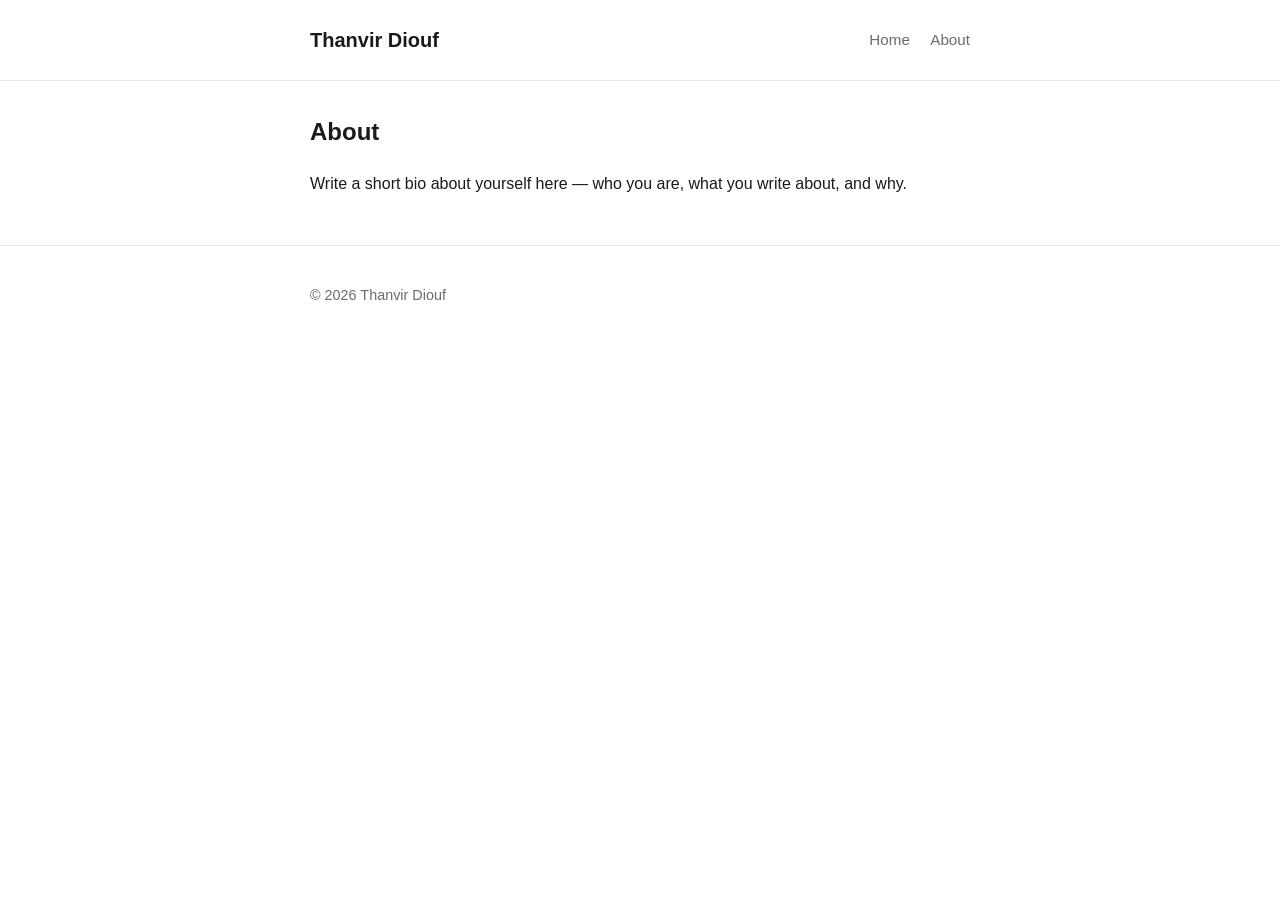
==== about.html @ 97535c5f "Initialization" ====
<!DOCTYPE html>
<html lang="en">
<head>
  <meta charset="UTF-8">
  <meta name="viewport" content="width=device-width, initial-scale=1.0">
  <title>About — Thanvir Diouf</title>
  <link rel="stylesheet" href="assets/css/style.css">
</head>
<body>
  <header class="site-header">
    <div class="container">
      <h1><a href="index.html">Thanvir Diouf</a></h1>
      <nav>
        <a href="index.html">Home</a>
        <a href="about.html">About</a>
      </nav>
    </div>
  </header>

  <main class="container">
    <h2>About</h2>
    <p>Write a short bio about yourself here — who you are, what you write about, and why.</p>
  </main>

  <footer class="site-footer">
    <div class="container">
      <p>&copy; 2026 Thanvir Diouf</p>
    </div>
  </footer>
</body>
</html>
---- assets/css/style.css ----
/* ---- Base ---- */
:root {
  --text: #1a1a1a;
  --muted: #6b6b6b;
  --bg: #ffffff;
  --accent: #2563eb;
  --border: #e5e5e5;
  --max-width: 700px;
}

* {
  box-sizing: border-box;
}

body {
  margin: 0;
  font-family: -apple-system, BlinkMacSystemFont, "Segoe UI", Roboto, Helvetica, Arial, sans-serif;
  color: var(--text);
  background: var(--bg);
  line-height: 1.6;
}

.container {
  max-width: var(--max-width);
  margin: 0 auto;
  padding: 0 1.25rem;
}

a {
  color: var(--accent);
  text-decoration: none;
}

a:hover {
  text-decoration: underline;
}

/* ---- Header ---- */
.site-header {
  border-bottom: 1px solid var(--border);
  padding: 1.5rem 0;
  margin-bottom: 2rem;
}

.site-header .container {
  display: flex;
  justify-content: space-between;
  align-items: center;
  flex-wrap: wrap;
  gap: 0.5rem;
}

.site-header h1 {
  font-size: 1.25rem;
  margin: 0;
}

.site-header h1 a {
  color: var(--text);
}

.site-header nav a {
  margin-left: 1rem;
  color: var(--muted);
  font-size: 0.95rem;
}

/* ---- Post list ---- */
.post-list {
  list-style: none;
  padding: 0;
}

.post-list li {
  display: flex;
  justify-content: space-between;
  align-items: baseline;
  padding: 0.75rem 0;
  border-bottom: 1px solid var(--border);
}

.post-list a {
  font-size: 1.05rem;
}

.post-date {
  color: var(--muted);
  font-size: 0.9rem;
  white-space: nowrap;
  margin-left: 1rem;
}

/* ---- Post page ---- */
.post h2 {
  margin-bottom: 0.25rem;
}

.post .post-date {
  display: block;
  margin: 0 0 1.5rem 0;
}

/* ---- Footer ---- */
.site-footer {
  margin-top: 3rem;
  padding: 1.5rem 0;
  border-top: 1px solid var(--border);
  color: var(--muted);
  font-size: 0.9rem;
}
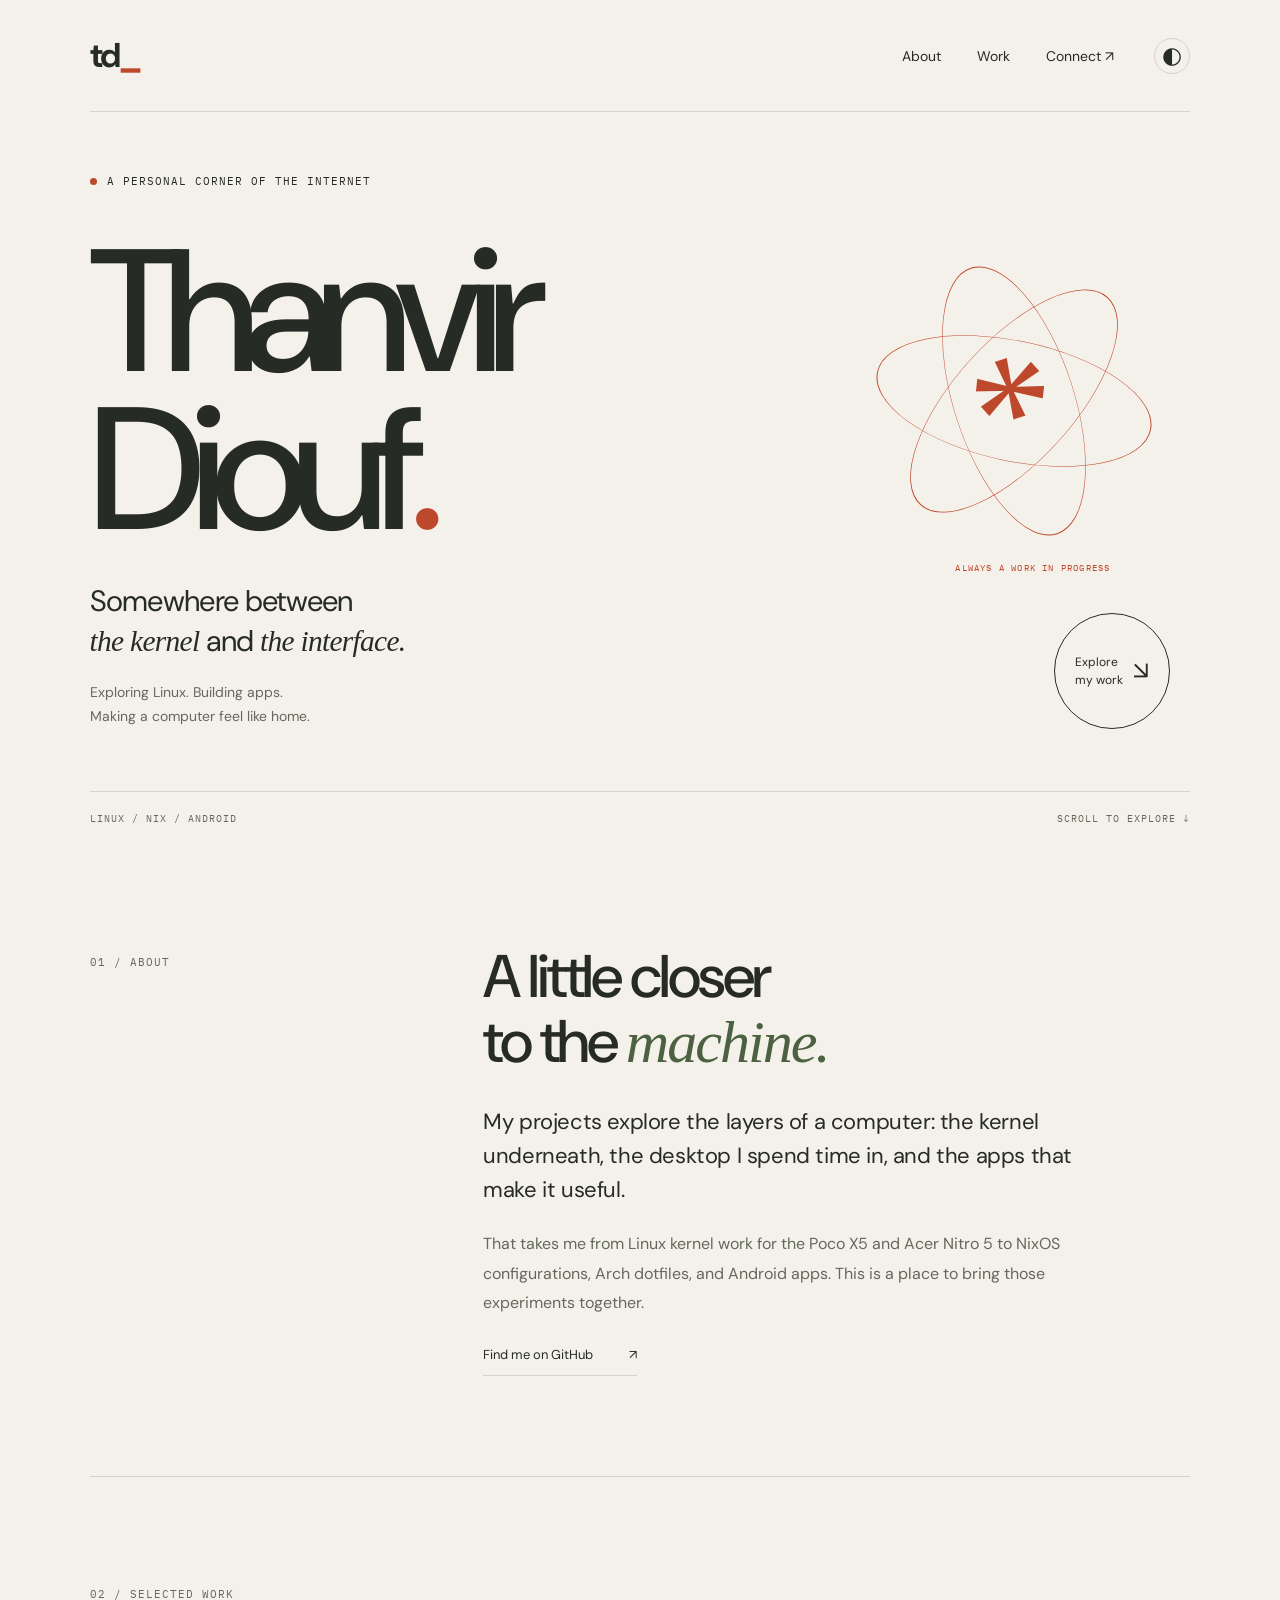
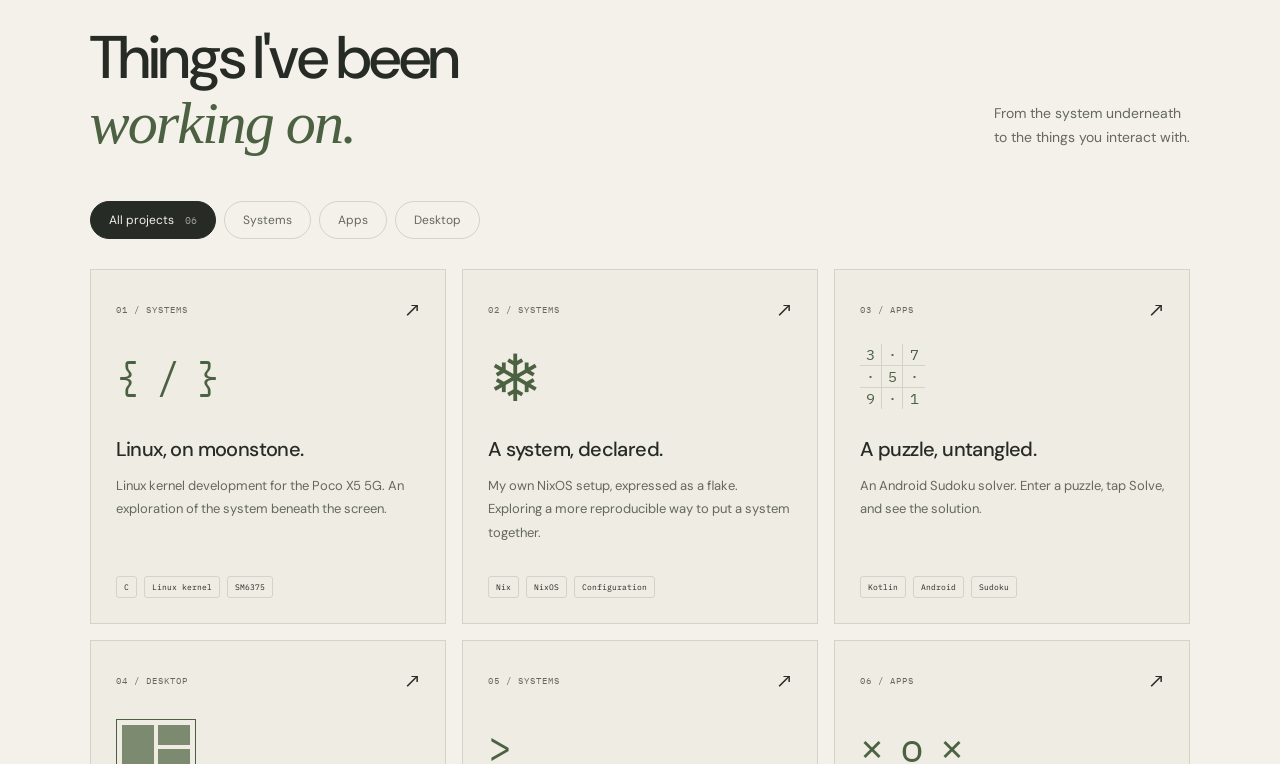
==== commit 56a2e565: "Build fresh personal portfolio for Thanvir Diouf" ====
--- a/about.html
+++ b/about.html
@@ -1,31 +1 @@
-<!DOCTYPE html>
-<html lang="en">
-<head>
-  <meta charset="UTF-8">
-  <meta name="viewport" content="width=device-width, initial-scale=1.0">
-  <title>About — Thanvir Diouf</title>
-  <link rel="stylesheet" href="assets/css/style.css">
-</head>
-<body>
-  <header class="site-header">
-    <div class="container">
-      <h1><a href="index.html">Thanvir Diouf</a></h1>
-      <nav>
-        <a href="index.html">Home</a>
-        <a href="about.html">About</a>
-      </nav>
-    </div>
-  </header>
-
-  <main class="container">
-    <h2>About</h2>
-    <p>Write a short bio about yourself here — who you are, what you write about, and why.</p>
-  </main>
-
-  <footer class="site-footer">
-    <div class="container">
-      <p>&copy; 2026 Thanvir Diouf</p>
-    </div>
-  </footer>
-</body>
-</html>
+<!doctype html><html lang="en"><head><meta charset="utf-8"><meta name="viewport" content="width=device-width, initial-scale=1"><meta http-equiv="refresh" content="0;url=/#about"><link rel="canonical" href="https://thanvirdiouf.github.io/#about"><title>About — Thanvir Diouf</title></head><body><p><a href="/#about">About Thanvir Diouf →</a></p></body></html>
